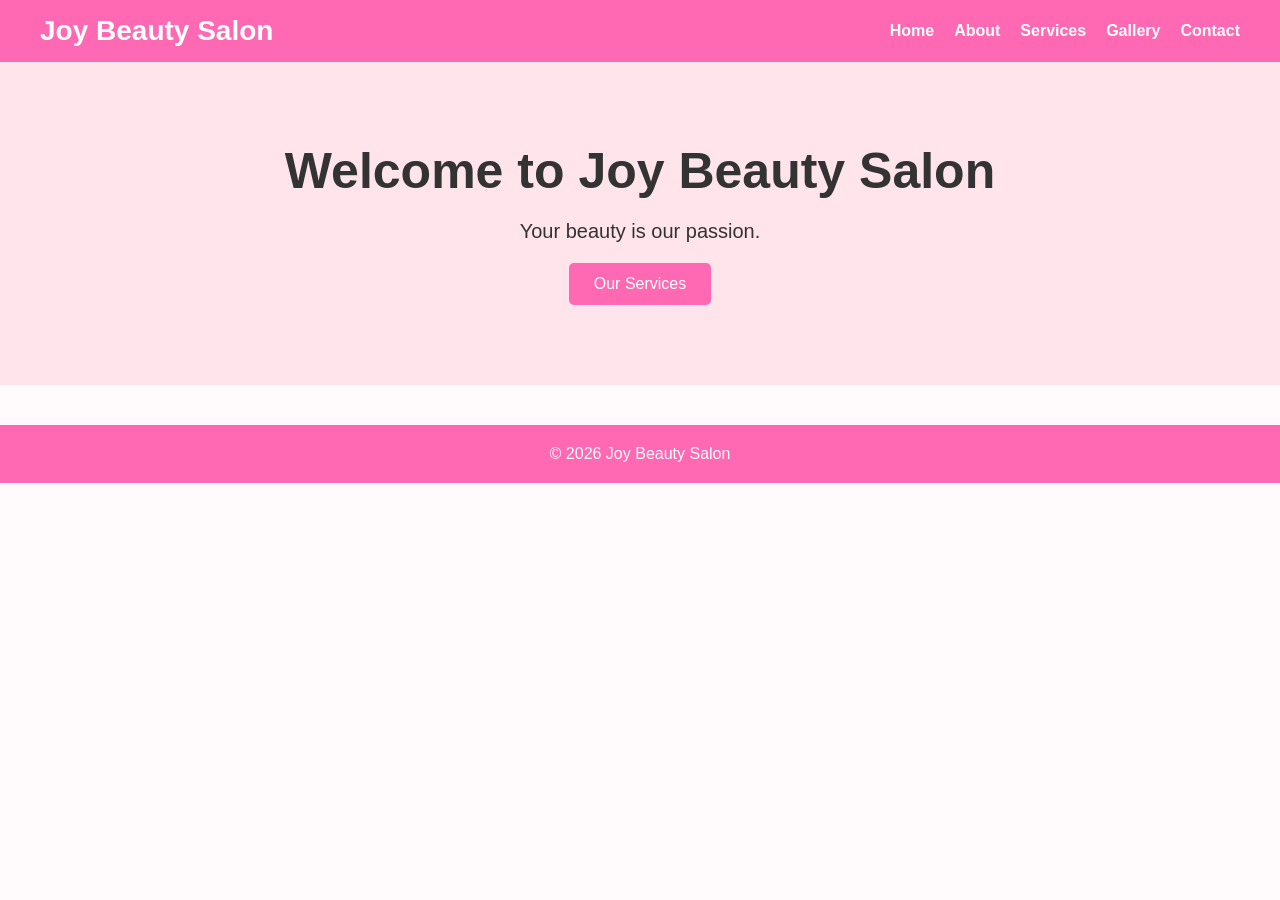
==== index.html @ 12bc8a27 "First 5 pages" ====
<!DOCTYPE html>
<html>
<head>
<title>Joy Beauty Salon</title>
<link rel="stylesheet" href="css/style.css">
</head>

<body>

<header>

<div class="logo">Joy Beauty Salon</div>

<nav>
<ul>
<li><a href="index.html">Home</a></li>
<li><a href="about.html">About</a></li>
<li><a href="services.html">Services</a></li>
<li><a href="gallery.html">Gallery</a></li>
<li><a href="contact.html">Contact</a></li>
</ul>
</nav>

</header>

<section class="hero">

<h1>Welcome to Joy Beauty Salon</h1>

<p>Your beauty is our passion.</p>

<a href="services.html" class="btn">Our Services</a>

</section>

<footer>

<p>© 2026 Joy Beauty Salon</p>

</footer>

</body>
</html>
---- css/style.css ----
*{
    margin:0;
    padding:0;
    box-sizing:border-box;
    font-family:Arial, sans-serif;
}

body{
    background:#fffafc;
    color:#333;
}

header{
    background:#ff69b4;
    color:white;
    padding:15px 40px;
    display:flex;
    justify-content:space-between;
    align-items:center;
}

.logo{
    font-size:28px;
    font-weight:bold;
}

nav ul{
    display:flex;
    list-style:none;
}

nav ul li{
    margin-left:20px;
}

nav ul li a{
    color:white;
    text-decoration:none;
    font-weight:bold;
}

nav ul li a:hover{
    color:gold;
}

.hero{
    text-align:center;
    padding:80px 20px;
    background:#ffe4ec;
}

.hero h1{
    font-size:50px;
    margin-bottom:20px;
}

.hero p{
    font-size:20px;
}

.btn{
    display:inline-block;
    margin-top:20px;
    padding:12px 25px;
    background:#ff69b4;
    color:white;
    text-decoration:none;
    border-radius:5px;
}

.btn:hover{
    background:#e75480;
}

.container{
    width:90%;
    margin:auto;
    padding:40px 0;
}

.cards{
    display:flex;
    justify-content:space-around;
    flex-wrap:wrap;
}

.card{
    width:300px;
    background:white;
    margin:15px;
    padding:20px;
    border-radius:10px;
    box-shadow:0 0 10px rgba(0,0,0,.2);
    text-align:center;
}

.card img{
    width:100%;
    border-radius:10px;
}

.gallery{
    display:grid;
    grid-template-columns:repeat(auto-fit,minmax(250px,1fr));
    gap:20px;
}

.gallery img{
    width:100%;
    height:250px;
    object-fit:cover;
    border-radius:10px;
}

form{
    width:60%;
    margin:auto;
}

form input,
form textarea{
    width:100%;
    padding:12px;
    margin:10px 0;
}

button{
    padding:12px 25px;
    background:#ff69b4;
    color:white;
    border:none;
    cursor:pointer;
}

footer{
    text-align:center;
    background:#ff69b4;
    color:white;
    padding:20px;
    margin-top:40px;
}
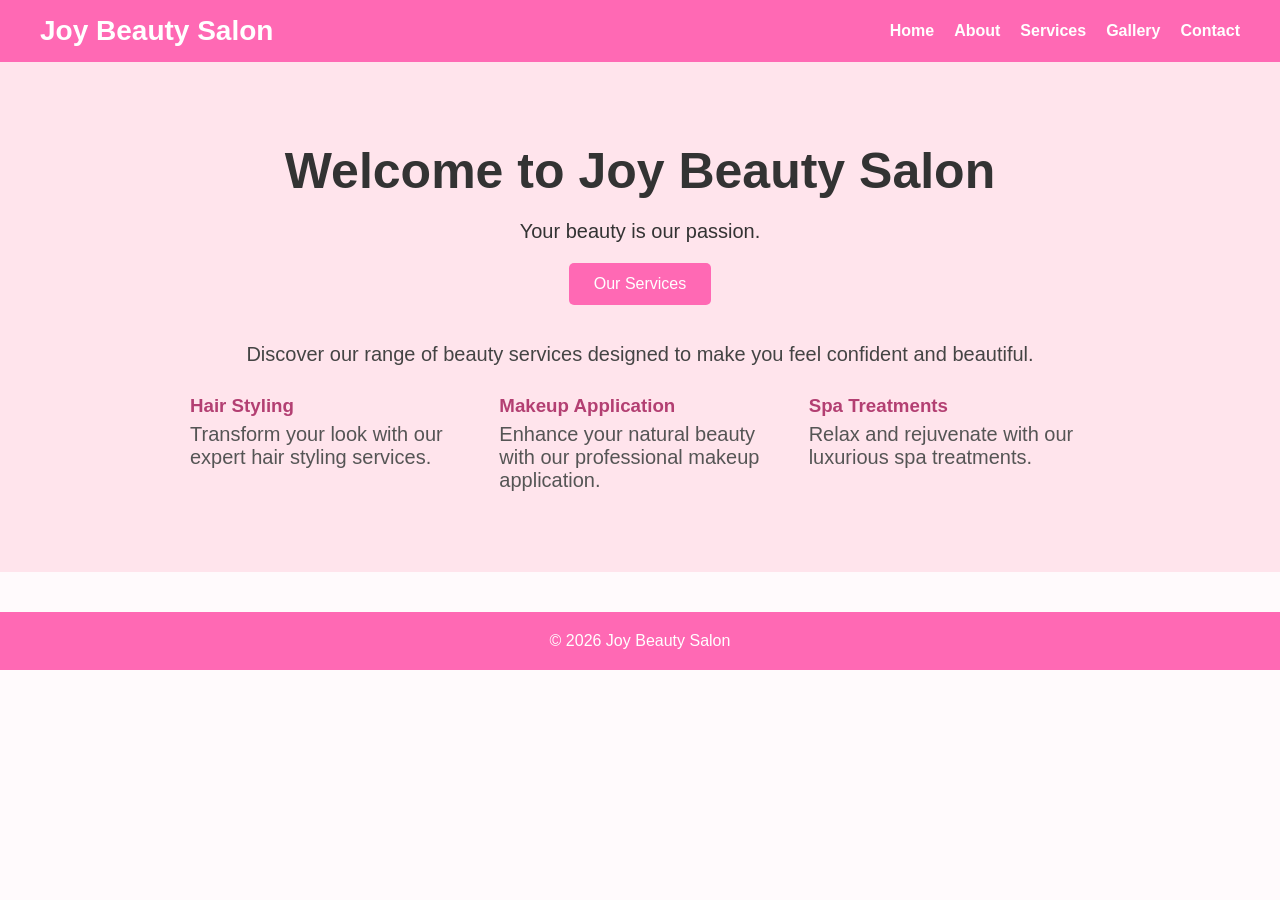
==== commit 2b5dbea6: "add small body to the homepage" ====
--- a/index.html
+++ b/index.html
@@ -1,43 +1,98 @@
-<!DOCTYPE html>
+<!doctype html>
 <html>
-<head>
-<title>Joy Beauty Salon</title>
-<link rel="stylesheet" href="css/style.css">
-</head>
+  <head>
+    <title>Joy Beauty Salon</title>
+    <link rel="stylesheet" href="css/style.css" />
+    <style>
+      .hero .services-intro {
+        max-width: 900px;
+        margin: 2rem auto 0;
+        padding: 0;
+        background: transparent;
+        border-radius: 0;
+        box-shadow: none;
+      }
 
-<body>
+      .hero .services-intro > p {
+        margin-top: 0;
+        line-height: 1.7;
+        color: #444;
+      }
 
-<header>
+      .hero .services-list {
+        list-style: none;
+        padding: 0;
+        margin: 1.5rem 0 0;
+        display: grid;
+        grid-template-columns: repeat(auto-fit, minmax(220px, 1fr));
+        gap: 1.75rem;
+      }
 
-<div class="logo">Joy Beauty Salon</div>
+      .hero .services-list li {
+        background: transparent;
+        border: 0;
+        border-radius: 0;
+        padding: 0;
+        text-align: left;
+      }
 
-<nav>
-<ul>
-<li><a href="index.html">Home</a></li>
-<li><a href="about.html">About</a></li>
-<li><a href="services.html">Services</a></li>
-<li><a href="gallery.html">Gallery</a></li>
-<li><a href="contact.html">Contact</a></li>
-</ul>
-</nav>
+      .hero .services-list h3 {
+        margin: 0 0 0.35rem;
+        color: #b33f72;
+      }
 
-</header>
+      .hero .services-list p {
+        margin: 0;
+        color: #555;
+      }
+    </style>
+  </head>
 
-<section class="hero">
+  <body>
+    <header>
+      <div class="logo">Joy Beauty Salon</div>
 
-<h1>Welcome to Joy Beauty Salon</h1>
+      <nav>
+        <ul>
+          <li><a href="index.html">Home</a></li>
+          <li><a href="about.html">About</a></li>
+          <li><a href="services.html">Services</a></li>
+          <li><a href="gallery.html">Gallery</a></li>
+          <li><a href="contact.html">Contact</a></li>
+        </ul>
+      </nav>
+    </header>
 
-<p>Your beauty is our passion.</p>
+    <section class="hero">
+      <h1>Welcome to Joy Beauty Salon</h1>
 
-<a href="services.html" class="btn">Our Services</a>
+      <p>Your beauty is our passion.</p>
 
-</section>
+      <a href="services.html" class="btn">Our Services</a>
+      
+      <div class="services-intro">
+      <p>Discover our range of beauty services designed to make you feel confident and beautiful.</p>
 
-<footer>
+      <ul class="services-list">
+        <li>
+          <h3>Hair Styling</h3>
+          <p>Transform your look with our expert hair styling services.</p>
+        </li>
+        <li>
+          <h3>Makeup Application</h3>
+          <p>Enhance your natural beauty with our professional makeup application.</p>
+        </li>
+        <li>
+          <h3>Spa Treatments</h3>
+          <p>Relax and rejuvenate with our luxurious spa treatments.</p>
+        </li>
+      </ul>
+      </div>
 
-<p>© 2026 Joy Beauty Salon</p>
+    </section>
 
-</footer>
-
-</body>
-</html>+    <footer>
+      <p>© 2026 Joy Beauty Salon</p>
+    </footer>
+  </body>
+</html>
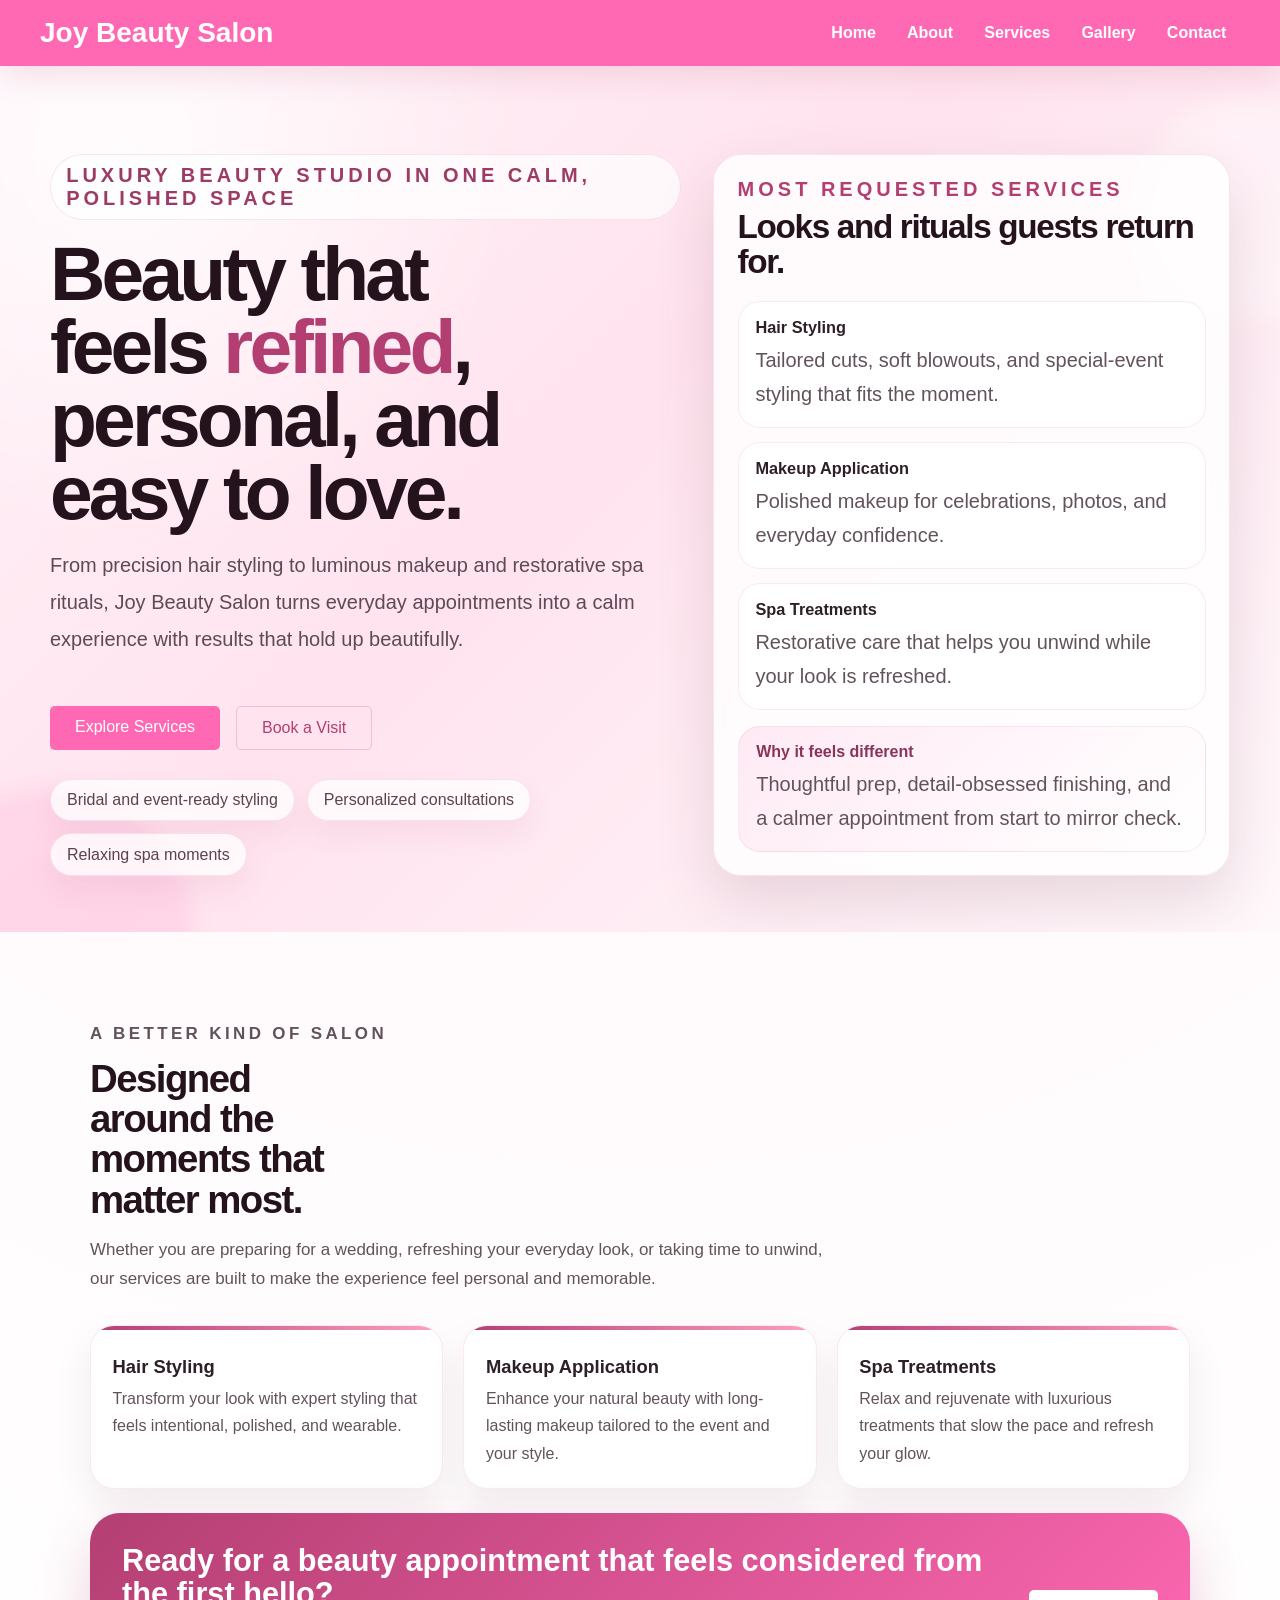
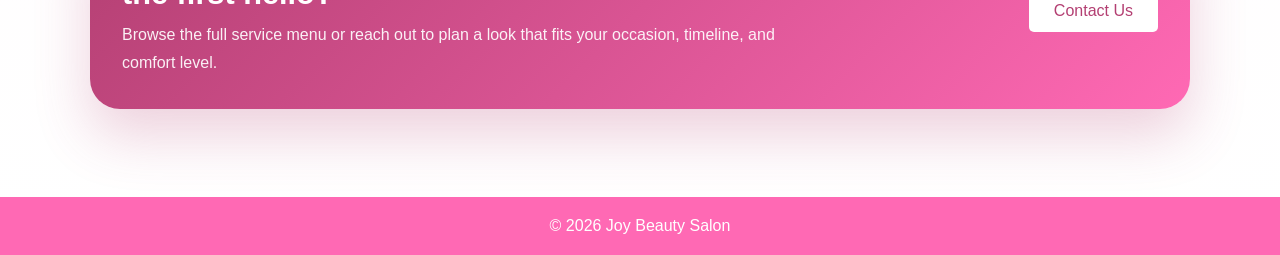
==== commit 5f63d7e4: "new redesign" ====
--- a/index.html
+++ b/index.html
@@ -4,46 +4,373 @@
     <title>Joy Beauty Salon</title>
     <link rel="stylesheet" href="css/style.css" />
     <style>
-      .hero .services-intro {
-        max-width: 900px;
-        margin: 2rem auto 0;
-        padding: 0;
+      body {
+        background: radial-gradient(circle at top, #fff7fb 0%, #fffafc 42%, #ffffff 100%);
+        color: #2d1f27;
+      }
+
+      header {
+        position: sticky;
+        top: 0;
+        z-index: 20;
+        box-shadow: 0 10px 32px rgba(179, 63, 114, 0.14);
+        backdrop-filter: blur(14px);
+      }
+
+      nav ul {
+        gap: 0.25rem;
+        flex-wrap: wrap;
+        justify-content: flex-end;
+      }
+
+      nav ul li {
+        margin-left: 0;
+      }
+
+      nav ul li a {
+        display: inline-block;
+        padding: 0.55rem 0.85rem;
+        border-radius: 999px;
+        transition: background-color 160ms ease, color 160ms ease;
+      }
+
+      nav ul li a:hover {
+        color: #fff;
+        background: rgba(255, 255, 255, 0.16);
+      }
+
+      .hero {
+        position: relative;
+        overflow: hidden;
+        text-align: left;
+        padding: 5.5rem 2.5rem 3.5rem;
+        background:
+          radial-gradient(circle at 10% 10%, rgba(255, 255, 255, 0.8), transparent 28%),
+          linear-gradient(135deg, #fff3f8 0%, #ffe3ee 45%, #fff8fb 100%);
+      }
+
+      .hero::before,
+      .hero::after {
+        content: "";
+        position: absolute;
+        border-radius: 999px;
+        filter: blur(10px);
+        pointer-events: none;
+      }
+
+      .hero::before {
+        width: 14rem;
+        height: 14rem;
+        right: -5rem;
+        top: 2rem;
+        background: rgba(255, 255, 255, 0.36);
+      }
+
+      .hero::after {
+        width: 18rem;
+        height: 18rem;
+        left: -6rem;
+        bottom: -9rem;
+        background: rgba(255, 105, 180, 0.12);
+      }
+
+      .hero-inner,
+      .services-intro,
+      .landing-cta {
+        position: relative;
+        z-index: 1;
+        max-width: 1180px;
+        margin: 0 auto;
+      }
+
+      .hero-inner {
+        display: grid;
+        grid-template-columns: minmax(0, 1.1fr) minmax(320px, 0.9fr);
+        gap: 2rem;
+        align-items: center;
+      }
+
+      .eyebrow {
+        display: inline-flex;
+        align-items: center;
+        gap: 0.55rem;
+        padding: 0.55rem 0.95rem;
+        border-radius: 999px;
+        background: rgba(255, 255, 255, 0.72);
+        border: 1px solid rgba(179, 63, 114, 0.12);
+        color: #9c3c66;
+        letter-spacing: 0.2em;
+        text-transform: uppercase;
+        font-size: 0.74rem;
+        font-weight: 700;
+      }
+
+      .hero h1 {
+        max-width: 11ch;
+        margin: 1.1rem 0 1.1rem;
+        font-size: clamp(3rem, 6vw, 5.6rem);
+        line-height: 0.95;
+        letter-spacing: -0.05em;
+        color: #24131d;
+      }
+
+      .hero h1 span {
+        color: #b33f72;
+      }
+
+      .hero-description {
+        max-width: 42rem;
+        margin-top: 0;
+        font-size: 1.1rem;
+        line-height: 1.85;
+        color: #5c4b57;
+      }
+
+      .hero-actions {
+        display: flex;
+        flex-wrap: wrap;
+        gap: 1rem;
+        margin-top: 1.8rem;
+      }
+
+      .btn-secondary {
         background: transparent;
-        border-radius: 0;
-        box-shadow: none;
-      }
-
-      .hero .services-intro > p {
-        margin-top: 0;
-        line-height: 1.7;
-        color: #444;
-      }
-
-      .hero .services-list {
+        color: #b33f72;
+        border: 1px solid rgba(179, 63, 114, 0.22);
+      }
+
+      .btn-secondary:hover {
+        background: rgba(255, 255, 255, 0.72);
+        color: #9c3c66;
+      }
+
+      .hero-badges {
+        display: flex;
+        flex-wrap: wrap;
+        gap: 0.75rem;
+        margin-top: 1.8rem;
+      }
+
+      .hero-badges span {
+        padding: 0.7rem 1rem;
+        border-radius: 999px;
+        background: rgba(255, 255, 255, 0.76);
+        border: 1px solid rgba(179, 63, 114, 0.12);
+        color: #5a4250;
+        box-shadow: 0 14px 28px rgba(179, 63, 114, 0.08);
+      }
+
+      .hero-card {
+        padding: 1.45rem;
+        border-radius: 28px;
+        background: rgba(255, 255, 255, 0.82);
+        border: 1px solid rgba(179, 63, 114, 0.12);
+        box-shadow: 0 26px 60px rgba(91, 40, 62, 0.14);
+        backdrop-filter: blur(12px);
+      }
+
+      .card-label,
+      .section-kicker {
+        margin: 0;
+        color: #b33f72;
+        letter-spacing: 0.2em;
+        text-transform: uppercase;
+        font-size: 0.75rem;
+        font-weight: 700;
+      }
+
+      .hero-card h2,
+      .services-intro h2 {
+        margin: 0.6rem 0 0;
+        color: #24131d;
+        line-height: 1.05;
+        letter-spacing: -0.04em;
+      }
+
+      .hero-card h2 {
+        font-size: clamp(1.9rem, 2.6vw, 2.7rem);
+      }
+
+      .spotlight-list {
         list-style: none;
         padding: 0;
-        margin: 1.5rem 0 0;
+        margin: 1.3rem 0 0;
+        display: grid;
+        gap: 0.9rem;
+      }
+
+      .spotlight-list li,
+      .hero-note {
+        border-radius: 22px;
+        background: #fff;
+        border: 1px solid rgba(179, 63, 114, 0.1);
+      }
+
+      .spotlight-list li {
+        padding: 1rem 1.05rem;
+      }
+
+      .spotlight-list strong {
+        display: block;
+        margin-bottom: 0.35rem;
+        color: #2d1f27;
+        font-size: 1.02rem;
+      }
+
+      .spotlight-list p,
+      .hero-note p,
+      .services-intro > p,
+      .services-list p {
+        margin: 0;
+        color: #62525c;
+        line-height: 1.7;
+      }
+
+      .hero-note {
+        margin-top: 1rem;
+        padding: 1rem 1.1rem;
+        background: linear-gradient(135deg, rgba(255, 105, 180, 0.12), rgba(255, 255, 255, 0.95));
+      }
+
+      .hero-note strong {
+        display: block;
+        margin-bottom: 0.4rem;
+        color: #8a345a;
+      }
+
+      .services-intro {
+        padding: 4.5rem 2.5rem 1.5rem;
+      }
+
+      .services-intro h2 {
+        font-size: clamp(2rem, 3vw, 3rem);
+        max-width: 13ch;
+      }
+
+      .services-intro > p {
+        max-width: 46rem;
+        margin-top: 1rem;
+        font-size: 1.06rem;
+      }
+
+      .services-list {
+        list-style: none;
+        padding: 0;
+        margin: 2rem 0 0;
         display: grid;
         grid-template-columns: repeat(auto-fit, minmax(220px, 1fr));
-        gap: 1.75rem;
-      }
-
-      .hero .services-list li {
-        background: transparent;
-        border: 0;
-        border-radius: 0;
-        padding: 0;
+        gap: 1.25rem;
+      }
+
+      .services-list li {
+        position: relative;
+        overflow: hidden;
+        background: #fff;
+        border: 1px solid rgba(179, 63, 114, 0.1);
+        border-radius: 24px;
+        padding: 1.35rem;
         text-align: left;
-      }
-
-      .hero .services-list h3 {
-        margin: 0 0 0.35rem;
+        box-shadow: 0 18px 38px rgba(91, 40, 62, 0.08);
+      }
+
+      .services-list li::before {
+        content: "";
+        position: absolute;
+        inset: 0 auto auto 0;
+        width: 100%;
+        height: 4px;
+        background: linear-gradient(90deg, #b33f72, #ff9ec2);
+      }
+
+      .services-list h3 {
+        margin: 0.5rem 0 0.45rem;
+        color: #2d1f27;
+        font-size: 1.15rem;
+      }
+
+      .landing-cta {
+        padding: 0 2.5rem 3rem;
+      }
+
+      .cta-panel {
+        display: flex;
+        align-items: center;
+        justify-content: space-between;
+        gap: 1.5rem;
+        padding: 2rem;
+        border-radius: 30px;
+        background: linear-gradient(135deg, #b33f72, #ff69b4);
+        color: #fff;
+        box-shadow: 0 26px 56px rgba(179, 63, 114, 0.24);
+      }
+
+      .cta-panel h2 {
+        margin: 0;
+        font-size: clamp(1.6rem, 2.4vw, 2.3rem);
+        line-height: 1.05;
+      }
+
+      .cta-panel p {
+        margin-top: 0.7rem;
+        max-width: 44rem;
+        line-height: 1.75;
+        color: rgba(255, 255, 255, 0.92);
+      }
+
+      .cta-panel .btn {
+        margin-top: 0;
+        background: #fff;
         color: #b33f72;
-      }
-
-      .hero .services-list p {
-        margin: 0;
-        color: #555;
+        white-space: nowrap;
+      }
+
+      .cta-panel .btn:hover {
+        background: #fff2f7;
+      }
+
+      @media (max-width: 900px) {
+        .hero-inner,
+        .cta-panel {
+          grid-template-columns: 1fr;
+          flex-direction: column;
+          align-items: flex-start;
+        }
+
+        .hero {
+          padding: 4.25rem 1.25rem 2.75rem;
+        }
+
+        .services-intro,
+        .landing-cta {
+          padding-left: 1.25rem;
+          padding-right: 1.25rem;
+        }
+      }
+
+      @media (max-width: 640px) {
+        header {
+          padding: 14px 18px;
+          gap: 0.85rem;
+          flex-direction: column;
+          align-items: flex-start;
+        }
+
+        .logo {
+          font-size: 24px;
+        }
+
+        nav ul {
+          gap: 0.35rem;
+        }
+
+        .hero h1 {
+          max-width: 100%;
+        }
+
+        .hero-actions,
+        .cta-panel {
+          gap: 0.85rem;
+        }
       }
     </style>
   </head>
@@ -64,31 +391,94 @@
     </header>
 
     <section class="hero">
-      <h1>Welcome to Joy Beauty Salon</h1>
-
-      <p>Your beauty is our passion.</p>
-
-      <a href="services.html" class="btn">Our Services</a>
-      
-      <div class="services-intro">
-      <p>Discover our range of beauty services designed to make you feel confident and beautiful.</p>
+      <div class="hero-inner">
+        <div class="hero-copy">
+          <p class="eyebrow">Luxury beauty studio in one calm, polished space</p>
+
+          <h1>Beauty that feels <span>refined</span>, personal, and easy to love.</h1>
+
+          <p class="hero-description">
+            From precision hair styling to luminous makeup and restorative spa rituals, Joy Beauty Salon turns
+            everyday appointments into a calm experience with results that hold up beautifully.
+          </p>
+
+          <div class="hero-actions">
+            <a href="services.html" class="btn">Explore Services</a>
+            <a href="contact.html" class="btn btn-secondary">Book a Visit</a>
+          </div>
+
+          <div class="hero-badges">
+            <span>Bridal and event-ready styling</span>
+            <span>Personalized consultations</span>
+            <span>Relaxing spa moments</span>
+          </div>
+        </div>
+
+        <aside class="hero-card">
+          <p class="card-label">Most requested services</p>
+          <h2>Looks and rituals guests return for.</h2>
+
+          <ul class="spotlight-list">
+            <li>
+              <strong>Hair Styling</strong>
+              <p>Tailored cuts, soft blowouts, and special-event styling that fits the moment.</p>
+            </li>
+            <li>
+              <strong>Makeup Application</strong>
+              <p>Polished makeup for celebrations, photos, and everyday confidence.</p>
+            </li>
+            <li>
+              <strong>Spa Treatments</strong>
+              <p>Restorative care that helps you unwind while your look is refreshed.</p>
+            </li>
+          </ul>
+
+          <div class="hero-note">
+            <strong>Why it feels different</strong>
+            <p>Thoughtful prep, detail-obsessed finishing, and a calmer appointment from start to mirror check.</p>
+          </div>
+        </aside>
+      </div>
+    </section>
+
+    <section class="services-intro">
+      <p class="section-kicker">A better kind of salon</p>
+
+      <h2>Designed around the moments that matter most.</h2>
+
+      <p>
+        Whether you are preparing for a wedding, refreshing your everyday look, or taking time to unwind, our
+        services are built to make the experience feel personal and memorable.
+      </p>
 
       <ul class="services-list">
         <li>
           <h3>Hair Styling</h3>
-          <p>Transform your look with our expert hair styling services.</p>
+          <p>Transform your look with expert styling that feels intentional, polished, and wearable.</p>
         </li>
         <li>
           <h3>Makeup Application</h3>
-          <p>Enhance your natural beauty with our professional makeup application.</p>
+          <p>Enhance your natural beauty with long-lasting makeup tailored to the event and your style.</p>
         </li>
         <li>
           <h3>Spa Treatments</h3>
-          <p>Relax and rejuvenate with our luxurious spa treatments.</p>
+          <p>Relax and rejuvenate with luxurious treatments that slow the pace and refresh your glow.</p>
         </li>
       </ul>
+      </section>
+
+    <section class="landing-cta">
+      <div class="cta-panel">
+        <div>
+          <h2>Ready for a beauty appointment that feels considered from the first hello?</h2>
+          <p>
+            Browse the full service menu or reach out to plan a look that fits your occasion, timeline, and comfort
+            level.
+          </p>
+        </div>
+
+        <a href="contact.html" class="btn">Contact Us</a>
       </div>
-
     </section>
 
     <footer>
